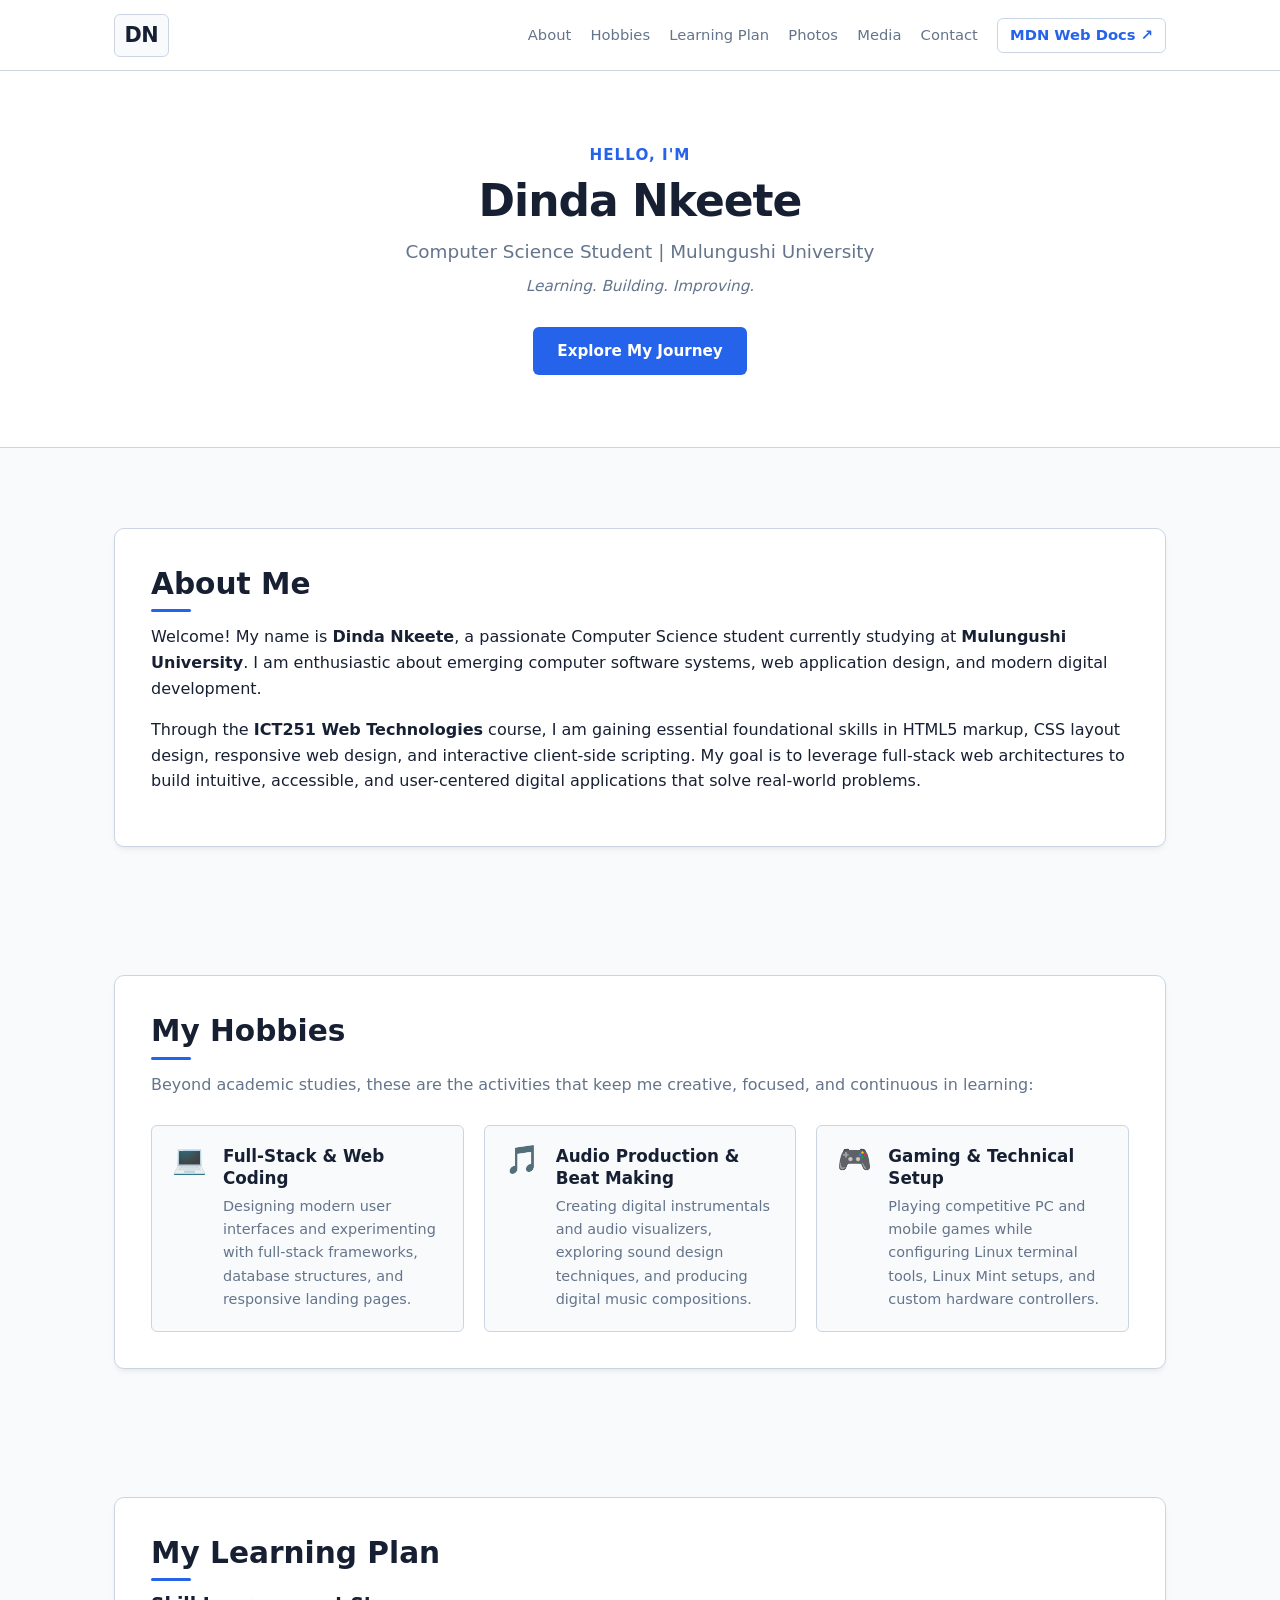
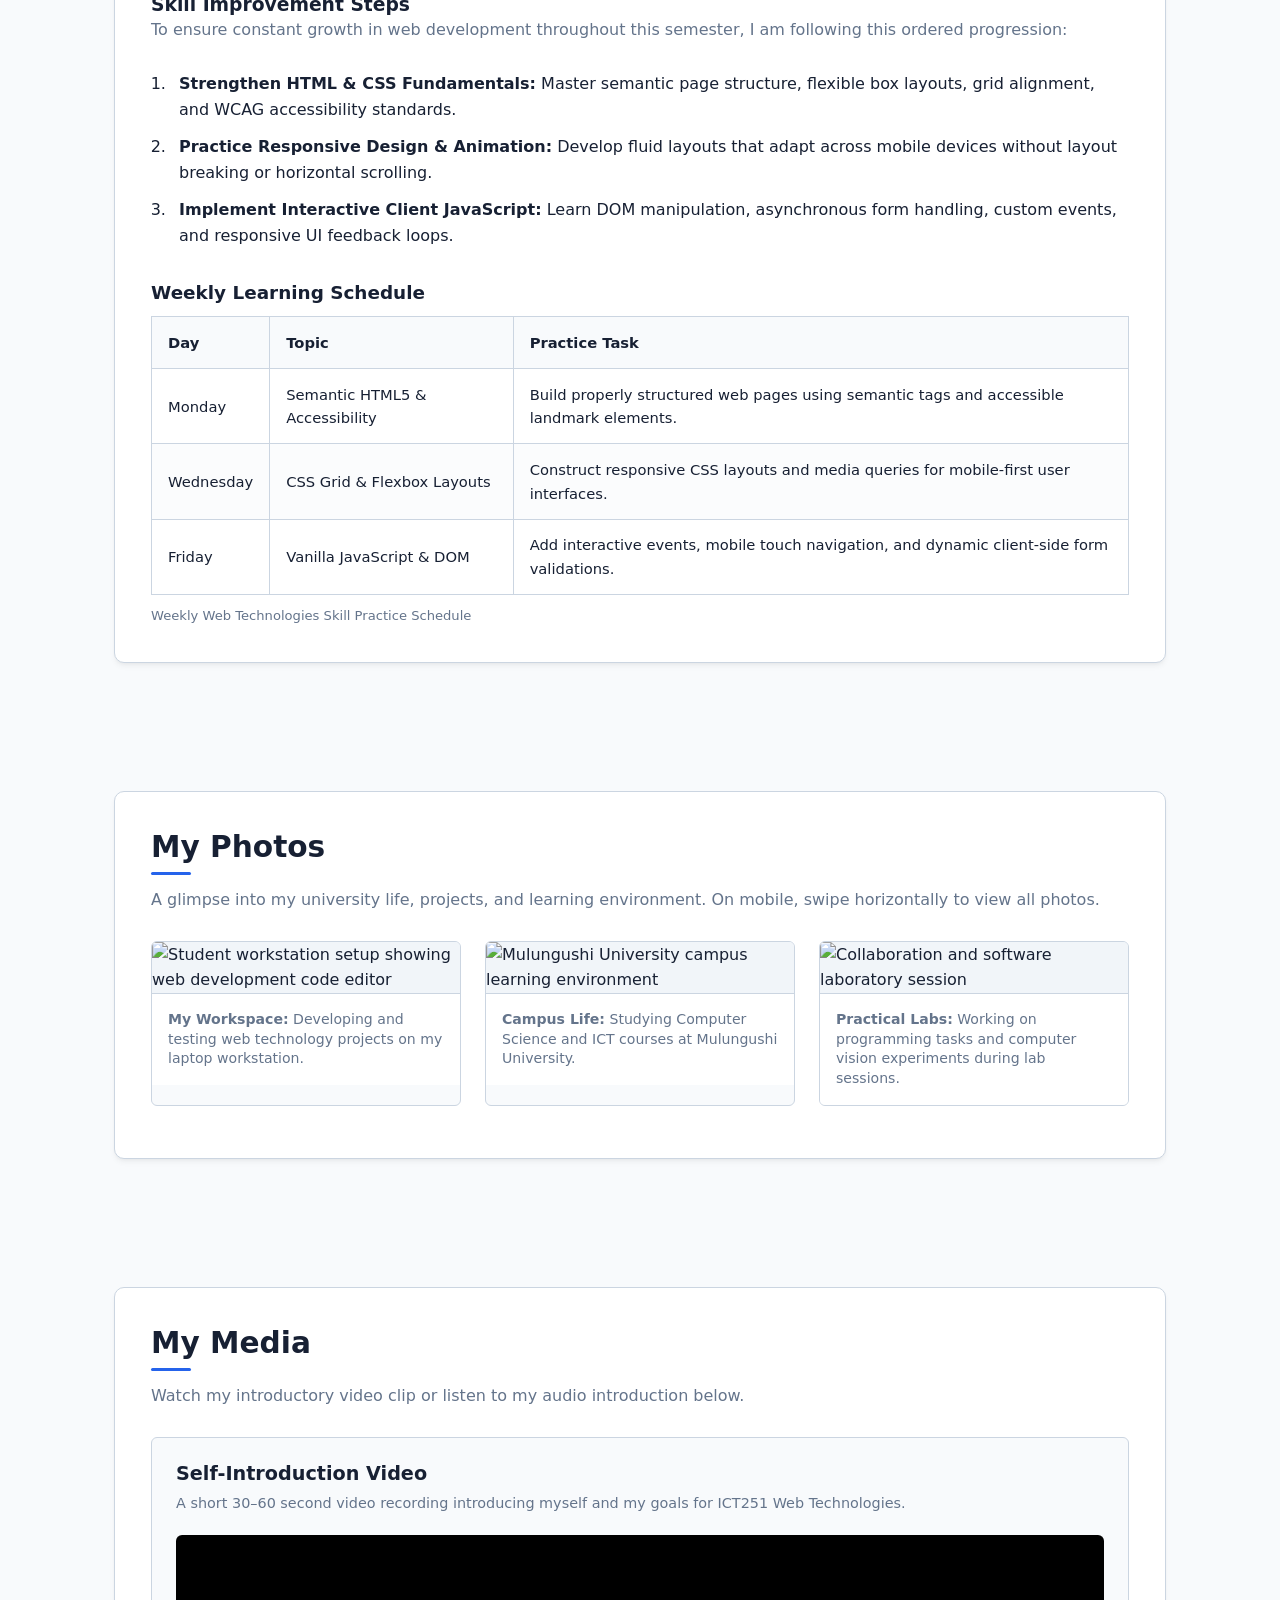
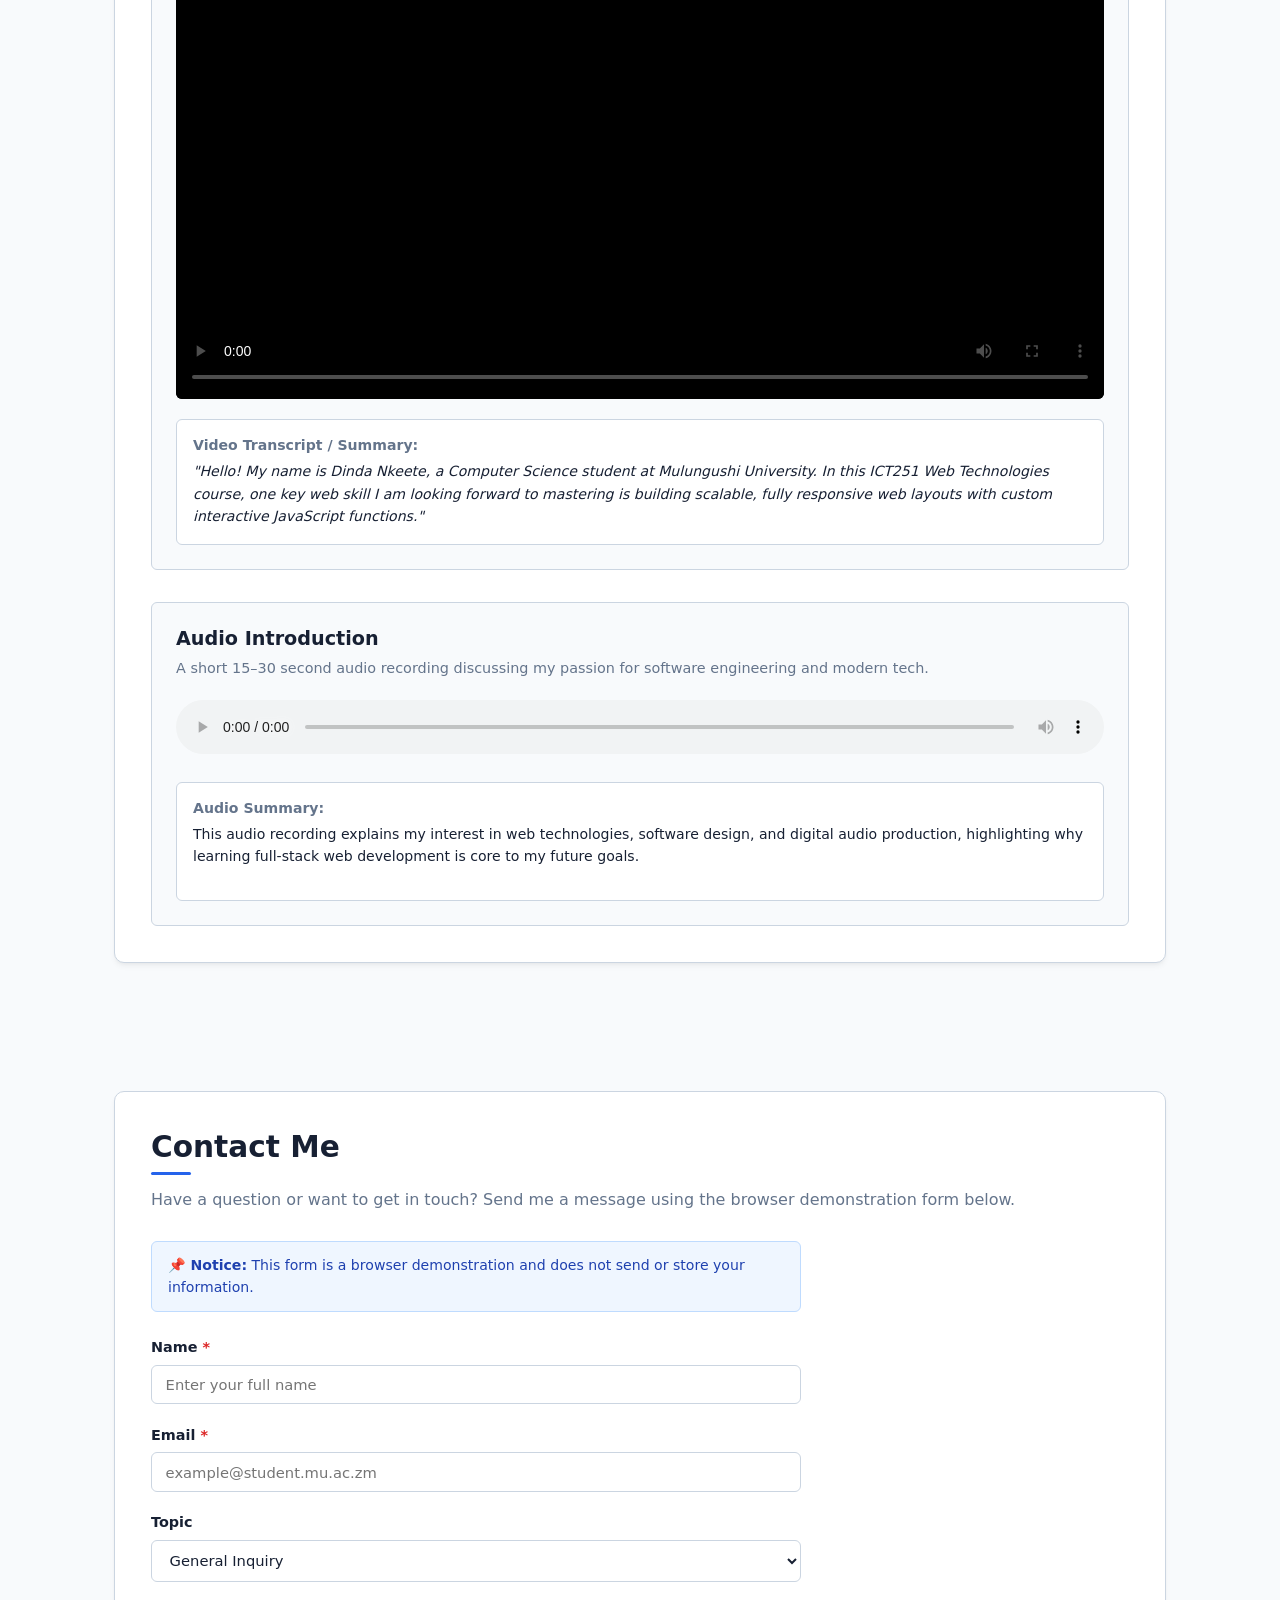
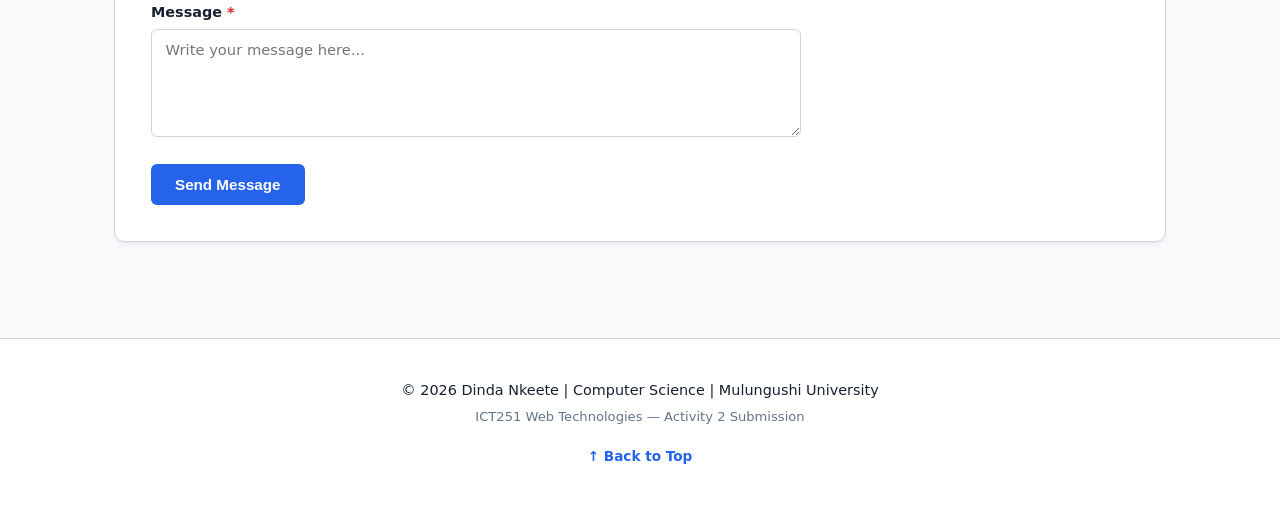
==== firstweb.html @ cd103247 "first commit" ====
<!DOCTYPE html>
<html lang="en">
<head>
    <meta charset="UTF-8">
    <meta name="viewport" content="width=device-width, initial-scale=1.0">
    <title>Dinda Nkeete | ICT251 Student Portfolio</title>
    <!-- Relative link to external CSS -->
    <link rel="stylesheet" href="css/style.css">
</head>
<body>

    <!-- Header & Navigation -->
    <header class="site-header">
        <div class="header-container">
            <a href="#hero" class="site-logo">DN</a>
            <nav class="site-nav">
                <a href="#about">About</a>
                <a href="#hobbies">Hobbies</a>
                <a href="#learning">Learning Plan</a>
                <a href="#photos">Photos</a>
                <a href="#media">Media</a>
                <a href="#contact">Contact</a>
                <a href="https://developer.mozilla.org/en-US/docs/Learn" target="_blank" rel="noopener noreferrer" class="external-link">MDN Web Docs ↗</a>
            </nav>
        </div>
    </header>

    <!-- Main Content Area -->
    <main>

        <!-- Hero / Introduction Section -->
        <section id="hero" class="hero-section">
            <div class="hero-content">
                <p class="hero-tag">Hello, I'm</p>
                <h1 class="hero-title">Dinda Nkeete</h1>
                <p class="hero-subtitle">Computer Science Student | Mulungushi University</p>
                <p class="hero-motto">Learning. Building. Improving.</p>
                <a href="#about" class="btn btn-primary">Explore My Journey</a>
            </div>
        </section>

        <!-- Section 1: About Me -->
        <section id="about" class="content-section reveal-section">
            <div class="section-container">
                <h2>About Me</h2>
                <div class="about-card">
                    <p>
                        Welcome! My name is <strong>Dinda Nkeete</strong>, a passionate Computer Science student currently studying at <strong>Mulungushi University</strong>. I am enthusiastic about emerging computer software systems, web application design, and modern digital development.
                    </p>
                    <p>
                        Through the <strong>ICT251 Web Technologies</strong> course, I am gaining essential foundational skills in HTML5 markup, CSS layout design, responsive web design, and interactive client-side scripting. My goal is to leverage full-stack web architectures to build intuitive, accessible, and user-centered digital applications that solve real-world problems.
                    </p>
                </div>
            </div>
        </section>

        <!-- Section 2: My Hobbies -->
        <section id="hobbies" class="content-section reveal-section">
            <div class="section-container">
                <h2>My Hobbies</h2>
                <p class="section-intro">Beyond academic studies, these are the activities that keep me creative, focused, and continuous in learning:</p>

                <!-- Required <ul> for Hobbies -->
                <ul class="hobbies-list">
                    <li class="hobby-card">
                        <div class="hobby-icon">💻</div>
                        <div class="hobby-info">
                            <h3>Full-Stack & Web Coding</h3>
                            <p>Designing modern user interfaces and experimenting with full-stack frameworks, database structures, and responsive landing pages.</p>
                        </div>
                    </li>
                    <li class="hobby-card">
                        <div class="hobby-icon">🎵</div>
                        <div class="hobby-info">
                            <h3>Audio Production & Beat Making</h3>
                            <p>Creating digital instrumentals and audio visualizers, exploring sound design techniques, and producing digital music compositions.</p>
                        </div>
                    </li>
                    <li class="hobby-card">
                        <div class="hobby-icon">🎮</div>
                        <div class="hobby-info">
                            <h3>Gaming & Technical Setup</h3>
                            <p>Playing competitive PC and mobile games while configuring Linux terminal tools, Linux Mint setups, and custom hardware controllers.</p>
                        </div>
                    </li>
                </ul>
            </div>
        </section>

        <!-- Section 3: My Learning Plan -->
        <section id="learning" class="content-section reveal-section">
            <div class="section-container">
                <h2>My Learning Plan</h2>

                <h3>Skill Improvement Steps</h3>
                <p class="section-intro">To ensure constant growth in web development throughout this semester, I am following this ordered progression:</p>

                <!-- Required <ol> for Learning Steps -->
                <ol class="learning-steps">
                    <li><strong>Strengthen HTML & CSS Fundamentals:</strong> Master semantic page structure, flexible box layouts, grid alignment, and WCAG accessibility standards.</li>
                    <li><strong>Practice Responsive Design & Animation:</strong> Develop fluid layouts that adapt across mobile devices without layout breaking or horizontal scrolling.</li>
                    <li><strong>Implement Interactive Client JavaScript:</strong> Learn DOM manipulation, asynchronous form handling, custom events, and responsive UI feedback loops.</li>
                </ol>

                <div class="table-wrapper">
                    <h3>Weekly Learning Schedule</h3>
                    <!-- Required Data Table -->
                    <table class="learning-table">
                        <caption>Weekly Web Technologies Skill Practice Schedule</caption>
                        <thead>
                            <tr>
                                <th scope="col">Day</th>
                                <th scope="col">Topic</th>
                                <th scope="col">Practice Task</th>
                            </tr>
                        </thead>
                        <tbody>
                            <tr>
                                <td>Monday</td>
                                <td>Semantic HTML5 & Accessibility</td>
                                <td>Build properly structured web pages using semantic tags and accessible landmark elements.</td>
                            </tr>
                            <tr>
                                <td>Wednesday</td>
                                <td>CSS Grid & Flexbox Layouts</td>
                                <td>Construct responsive CSS layouts and media queries for mobile-first user interfaces.</td>
                            </tr>
                            <tr>
                                <td>Friday</td>
                                <td>Vanilla JavaScript & DOM</td>
                                <td>Add interactive events, mobile touch navigation, and dynamic client-side form validations.</td>
                            </tr>
                        </tbody>
                    </table>
                </div>
            </div>
        </section>

       <!-- Section 4: Photo Gallery -->
        <section id="photos" class="content-section reveal-section">
            <div class="section-container">
                <h2>My Photos</h2>
                <p class="section-intro">A glimpse into my university life, projects, and learning environment. On mobile, swipe horizontally to view all photos.</p>

                <div class="gallery-wrapper">
                    <div class="gallery-container">
                        <figure class="gallery-card">
                            <div class="img-frame">
                                <img src="images/photo1.jpg" alt="Student workstation setup showing web development code editor">
                            </div>
                            <figcaption>
                                <strong>My Workspace:</strong> Developing and testing web technology projects on my laptop workstation.
                            </figcaption>
                        </figure>

                        <figure class="gallery-card">
                            <div class="img-frame">
                                <img src="images/photo2.jpg" alt="Mulungushi University campus learning environment">
                            </div>
                            <figcaption>
                                <strong>Campus Life:</strong> Studying Computer Science and ICT courses at Mulungushi University.
                            </figcaption>
                        </figure>

                        <figure class="gallery-card">
                            <div class="img-frame">
                                <img src="images/photo3.jpg" alt="Collaboration and software laboratory session">
                            </div>
                            <figcaption>
                                <strong>Practical Labs:</strong> Working on programming tasks and computer vision experiments during lab sessions.
                            </figcaption>
                        </figure>
                    </div>
                </div>
            </div>
        </section>

        <!-- Section 5: My Media -->
        <section id="media" class="content-section reveal-section">
            <div class="section-container">
                <h2>My Media</h2>
                <p class="section-intro">Watch my introductory video clip or listen to my audio introduction below.</p>

                <div class="media-container-full">
                    <!-- Video Section -->
                    <article class="media-card">
                        <h3>Self-Introduction Video</h3>
                        <p class="media-desc">A short 30–60 second video recording introducing myself and my goals for ICT251 Web Technologies.</p>
                        
                        <div class="video-container">
                            <video controls poster="images/photo1.jpg">
                                <source src="videos/intro.mp4" type="video/mp4">
                                Your browser does not support playing embedded video files. Please check back using a modern web browser.
                            </video>
                        </div>

                        <div class="media-transcript">
                            <h4>Video Transcript / Summary:</h4>
                            <blockquote>
                                "Hello! My name is Dinda Nkeete, a Computer Science student at Mulungushi University. In this ICT251 Web Technologies course, one key web skill I am looking forward to mastering is building scalable, fully responsive web layouts with custom interactive JavaScript functions."
                            </blockquote>
                        </div>
                    </article>

                    <!-- Audio Section -->
                    <article class="media-card">
                        <h3>Audio Introduction</h3>
                        <p class="media-desc">A short 15–30 second audio recording discussing my passion for software engineering and modern tech.</p>

                        <div class="audio-container">
                            <audio controls>
                                <source src="videos/voice.mp3" type="audio/mpeg">
                                Your browser does not support the audio element player.
                            </audio>
                        </div>

                        <div class="media-transcript">
                            <h4>Audio Summary:</h4>
                            <p>This audio recording explains my interest in web technologies, software design, and digital audio production, highlighting why learning full-stack web development is core to my future goals.</p>
                        </div>
                    </article>
                </div>
            </div>
        </section>


        <!-- Section 6: Contact Form -->
        <section id="contact" class="content-section reveal-section">
            <div class="section-container">
                <h2>Contact Me</h2>
                <p class="section-intro">Have a question or want to get in touch? Send me a message using the browser demonstration form below.</p>

                <div class="contact-wrapper">
                    <p class="form-notice" role="status">
                        📌 <strong>Notice:</strong> This form is a browser demonstration and does not send or store your information.
                    </p>

                    <!-- Browser-Only Form (Action #) -->
                    <form action="#" method="get" class="contact-form">
                        <div class="form-group">
                            <label for="name">Name <span class="required-asterisk">*</span></label>
                            <input type="text" id="name" name="name" placeholder="Enter your full name" required>
                        </div>

                        <div class="form-group">
                            <label for="email">Email <span class="required-asterisk">*</span></label>
                            <input type="email" id="email" name="email" placeholder="example@student.mu.ac.zm" required>
                        </div>

                        <div class="form-group">
                            <label for="topic">Topic</label>
                            <select id="topic" name="topic">
                                <option value="general">General Inquiry</option>
                                <option value="collaboration">Web Project Collaboration</option>
                                <option value="academic">Academic & ICT251 Discussion</option>
                                <option value="other">Other</option>
                            </select>
                        </div>

                        <div class="form-group">
                            <label for="message">Message <span class="required-asterisk">*</span></label>
                            <textarea id="message" name="message" rows="5" placeholder="Write your message here..." required></textarea>
                        </div>

                        <button type="submit" class="btn btn-submit">Send Message</button>
                    </form>
                </div>
            </div>
        </section>

    </main>

    <!-- Site Footer -->
    <footer class="site-footer">
        <div class="footer-container">
            <p>&copy; 2026 Dinda Nkeete | Computer Science | Mulungushi University</p>
            <p class="footer-subtext">ICT251 Web Technologies — Activity 2 Submission</p>
            <a href="#hero" class="back-to-top">↑ Back to Top</a>
        </div>
    </footer>

    <!-- Minimal Vanilla JS for Scroll Animations -->
    <script>
        document.addEventListener('DOMContentLoaded', () => {
            // Scroll Reveal Animation via Intersection Observer
            const revealSections = document.querySelectorAll('.reveal-section');

            if ('IntersectionObserver' in window) {
                const observerOptions = {
                    root: null,
                    threshold: 0.1,
                    rootMargin: '0px 0px -50px 0px'
                };

                const sectionObserver = new IntersectionObserver((entries, observer) => {
                    entries.forEach(entry => {
                        if (entry.isIntersecting) {
                            entry.target.classList.add('visible');
                            observer.unobserve(entry.target);
                        }
                    });
                }, observerOptions);

                revealSections.forEach(section => {
                    sectionObserver.observe(section);
                });
            } else {
                // Fallback for older browsers
                revealSections.forEach(section => section.classList.add('visible'));
            }
        });
    </script>
</body>
</html>
---- css/style.css ----
/* ==========================================================================
   ICT251 WEB TECHNOLOGIES - ACTIVITY 2 STYLESHEET
   Author: Dinda Nkeete
   Description: Clean, accessible, modern, responsive CSS styles
   ========================================================================== */

/* --------------------------------------------------------------------------
   1. COLOR PALETTE & VARIABLES (CSS Variables)
   -------------------------------------------------------------------------- */
:root {
    --bg-color: #f8fafc;
    --surface-color: #ffffff;
    --text-color: #172033;
    --muted-color: #64748b;
    --accent-color: #2563eb;
    --accent-hover: #1d4ed8;
    --border-color: #cbd5e1;
    --card-shadow: 0 4px 6px -1px rgba(0, 0, 0, 0.05), 0 2px 4px -2px rgba(0, 0, 0, 0.05);
    --hover-shadow: 0 10px 15px -3px rgba(0, 0, 0, 0.08), 0 4px 6px -4px rgba(0, 0, 0, 0.05);
    --font-stack: Inter, system-ui, -apple-system, BlinkMacSystemFont, "Segoe UI", Roboto, sans-serif;
    --radius-sm: 6px;
    --radius-md: 10px;
    --transition-speed: 0.25s;
}

/* --------------------------------------------------------------------------
   2. BASE & RESET (Element Selectors)
   -------------------------------------------------------------------------- */
* {
    margin: 0;
    padding: 0;
    box-sizing: border-box;
}

html {
    scroll-behavior: smooth;
    font-size: 100%;
}

body {
    background-color: var(--bg-color);
    color: var(--text-color);
    font-family: var(--font-stack);
    line-height: 1.6;
    -webkit-font-smoothing: antialiased;
}

h1, h2, h3, h4 {
    color: var(--text-color);
    line-height: 1.3;
    font-weight: 700;
}

h2 {
    font-size: 1.85rem;
    margin-bottom: 0.75rem;
    position: relative;
    display: inline-block;
}

h2::after {
    content: '';
    display: block;
    width: 40px;
    height: 3px;
    background-color: var(--accent-color);
    margin-top: 6px;
    border-radius: 2px;
}

p {
    margin-bottom: 1rem;
    color: var(--text-color);
}

a {
    color: var(--accent-color);
    text-decoration: none;
    transition: color var(--transition-speed) ease;
}

a:hover {
    color: var(--accent-hover);
}

a:focus-visible, button:focus-visible, input:focus-visible, select:focus-visible, textarea:focus-visible {
    outline: 2px solid var(--accent-color);
    outline-offset: 2px;
}

/* Responsive Images & Videos Requirement */
img, video {
    max-width: 100%;
    height: auto;
    display: block;
}

/* --------------------------------------------------------------------------
   3. HEADER & NAVIGATION
   -------------------------------------------------------------------------- */
.site-header {
    position: sticky;
    top: 0;
    z-index: 100;
    background-color: rgba(255, 255, 255, 0.95);
    backdrop-filter: blur(8px);
    border-bottom: 1px solid var(--border-color);
}

.header-container {
    max-width: 1100px;
    margin: 0 auto;
    padding: 0.85rem 1.5rem;
    display: flex;
    justify-content: space-between;
    align-items: center;
}

.site-logo {
    font-weight: 800;
    font-size: 1.3rem;
    color: var(--text-color);
    letter-spacing: -0.5px;
    background-color: var(--bg-color);
    padding: 0.25rem 0.6rem;
    border-radius: var(--radius-sm);
    border: 1px solid var(--border-color);
}

.site-nav {
    display: flex;
    gap: 1.2rem;
    align-items: center;
    flex-wrap: wrap;
}

.site-nav a {
    color: var(--muted-color);
    font-size: 0.92rem;
    font-weight: 500;
    padding: 0.2rem 0;
}

.site-nav a:hover {
    color: var(--accent-color);
}

.site-nav .external-link {
    color: var(--accent-color);
    font-weight: 600;
    border: 1px solid var(--border-color);
    padding: 0.3rem 0.75rem;
    border-radius: var(--radius-sm);
    background-color: var(--surface-color);
}

.site-nav .external-link:hover {
    background-color: var(--accent-color);
    color: #ffffff;
}

/* --------------------------------------------------------------------------
   4. HERO SECTION
   -------------------------------------------------------------------------- */
.hero-section {
    padding: 4.5rem 1.5rem;
    text-align: center;
    background-color: var(--surface-color);
    border-bottom: 1px solid var(--border-color);
}

.hero-content {
    max-width: 700px;
    margin: 0 auto;
}

.hero-tag {
    font-size: 0.95rem;
    font-weight: 600;
    text-transform: uppercase;
    letter-spacing: 1px;
    color: var(--accent-color);
    margin-bottom: 0.25rem;
}

.hero-title {
    font-size: 2.75rem;
    letter-spacing: -1px;
    margin-bottom: 0.5rem;
}

.hero-subtitle {
    font-size: 1.15rem;
    color: var(--muted-color);
    margin-bottom: 0.5rem;
}

.hero-motto {
    font-size: 0.95rem;
    font-style: italic;
    color: var(--muted-color);
    margin-bottom: 1.75rem;
}

.btn {
    display: inline-block;
    padding: 0.75rem 1.5rem;
    font-size: 0.95rem;
    font-weight: 600;
    border-radius: var(--radius-sm);
    cursor: pointer;
    border: none;
    transition: all var(--transition-speed) ease;
}

.btn-primary {
    background-color: var(--accent-color);
    color: #ffffff;
}

.btn-primary:hover {
    background-color: var(--accent-hover);
    color: #ffffff;
    transform: translateY(-2px);
}

/* --------------------------------------------------------------------------
   5. GENERAL CONTENT SECTIONS (Class & Box Model Demonstration)
   -------------------------------------------------------------------------- */
.content-section {
    /* Deliberate Box Model Demonstration required by prompt */
    margin: 2rem auto;
    padding: 3rem 1.5rem;
    max-width: 1100px;
}

.section-container {
    background-color: var(--surface-color);
    border: 1px solid var(--border-color); /* Visible Border Box Model */
    border-radius: var(--radius-md);
    padding: 2.25rem;
    box-shadow: var(--card-shadow);
}

.section-intro {
    color: var(--muted-color);
    margin-bottom: 1.75rem;
}

/* --------------------------------------------------------------------------
   6. HOBBIES SECTION (ID Selector & List)
   -------------------------------------------------------------------------- */
#hobbies {
    /* Unique ID Selector demonstration */
    background-color: transparent;
}

.hobbies-list {
    list-style: none;
    display: grid;
    grid-template-columns: repeat(auto-fit, minmax(280px, 1fr));
    gap: 1.25rem;
}

.hobby-card {
    background-color: var(--bg-color);
    border: 1px solid var(--border-color);
    border-radius: var(--radius-sm);
    padding: 1.25rem;
    display: flex;
    gap: 1rem;
    align-items: flex-start;
    transition: transform var(--transition-speed) ease, box-shadow var(--transition-speed) ease;
}

.hobby-card:hover {
    transform: translateY(-3px);
    box-shadow: var(--hover-shadow);
    border-color: var(--accent-color);
}

.hobby-icon {
    font-size: 1.75rem;
    line-height: 1;
}

.hobby-info h3 {
    font-size: 1.05rem;
    margin-bottom: 0.35rem;
}

.hobby-info p {
    font-size: 0.9rem;
    color: var(--muted-color);
    margin-bottom: 0;
}

/* --------------------------------------------------------------------------
   7. LEARNING PLAN & TABLE
   -------------------------------------------------------------------------- */
.learning-steps {
    margin-left: 1.25rem;
    margin-bottom: 2rem;
}

.learning-steps li {
    margin-bottom: 0.75rem;
    padding-left: 0.5rem;
}

.table-wrapper {
    margin-top: 2rem;
    overflow-x: auto;
}

.table-wrapper h3 {
    margin-bottom: 0.75rem;
    font-size: 1.15rem;
}

.learning-table {
    width: 100%;
    border-collapse: collapse;
    margin-top: 0.5rem;
    font-size: 0.92rem;
    text-align: left;
}

.learning-table caption {
    caption-side: bottom;
    padding-top: 0.6rem;
    font-size: 0.82rem;
    color: var(--muted-color);
    text-align: left;
}

.learning-table th, 
.learning-table td {
    padding: 0.85rem 1rem;
    border: 1px solid var(--border-color);
}

.learning-table th {
    background-color: var(--bg-color);
    font-weight: 600;
    color: var(--text-color);
}

.learning-table tbody tr:nth-child(even) {
    background-color: rgba(248, 250, 252, 0.6);
}

/* --------------------------------------------------------------------------
   8. PHOTO GALLERY (Full Uncropped Image View)
   -------------------------------------------------------------------------- */
.gallery-wrapper {
    width: 100%;
}

.gallery-container {
    display: flex;
    gap: 1.5rem;
    overflow-x: auto;
    scroll-snap-type: x mandatory;
    scroll-behavior: smooth;
    padding-bottom: 1rem;
    -webkit-overflow-scrolling: touch;
}

.gallery-card {
    flex: 1 1 calc(33.333% - 1rem);
    min-width: 260px;
    scroll-snap-align: center;
    background-color: var(--bg-color);
    border: 1px solid var(--border-color);
    border-radius: var(--radius-sm);
    overflow: hidden;
    display: flex;
    flex-direction: column;
}

.img-frame {
    width: 100%;
    background-color: #f1f5f9;
    display: flex;
    align-items: center;
    justify-content: center;
}

.img-frame img {
    width: 100%;
    height: auto; /* Displays full image without cropping */
    max-height: 450px; /* Prevents excessively tall portrait images */
    object-fit: contain; /* Preserves exact original photo aspect ratio */
    display: block;
    transition: transform var(--transition-speed) ease;
}

.gallery-card:hover .img-frame img {
    transform: scale(1.02);
}

figcaption {
    padding: 1rem;
    font-size: 0.88rem;
    color: var(--muted-color);
    line-height: 1.4;
    border-top: 1px solid var(--border-color);
    background-color: var(--surface-color);
}

/* --------------------------------------------------------------------------
   9. MEDIA SECTION (Full Width Display)
   -------------------------------------------------------------------------- */
.media-container-full {
    display: flex;
    flex-direction: column;
    gap: 2rem;
    width: 100%;
}

.media-card {
    background-color: var(--bg-color);
    border: 1px solid var(--border-color);
    border-radius: var(--radius-sm);
    padding: 1.5rem;
    width: 100%;
}

.media-card h3 {
    font-size: 1.2rem;
    margin-bottom: 0.35rem;
}

.media-desc {
    font-size: 0.9rem;
    color: var(--muted-color);
    margin-bottom: 1.25rem;
}

.video-container {
    width: 100%;
    border-radius: var(--radius-sm);
    overflow: hidden;
    background-color: #000;
    margin-bottom: 1.25rem;
}

.video-container video {
    width: 100%;
    max-height: 520px; /* Full video player view */
    display: block;
    object-fit: contain;
}

.audio-container {
    width: 100%;
    margin-bottom: 1.25rem;
}

.audio-container audio {
    width: 100%;
}

.media-transcript {
    background-color: var(--surface-color);
    border: 1px solid var(--border-color);
    padding: 1rem;
    border-radius: var(--radius-sm);
    font-size: 0.88rem;
}

.media-transcript h4 {
    font-size: 0.88rem;
    margin-bottom: 0.35rem;
    color: var(--muted-color);
}

.media-transcript blockquote {
    font-style: italic;
    color: var(--text-color);
}

/* Responsive adjustments */
@media (max-width: 768px) {
    .gallery-card {
        flex: 0 0 85%;
    }
}

/* --------------------------------------------------------------------------
   10. CONTACT FORM
   -------------------------------------------------------------------------- */
.contact-wrapper {
    max-width: 650px;
}

.form-notice {
    background-color: #eff6ff;
    border: 1px solid #bfdbfe;
    color: #1e40af;
    padding: 0.75rem 1rem;
    border-radius: var(--radius-sm);
    font-size: 0.88rem;
    margin-bottom: 1.5rem;
}

.contact-form {
    display: flex;
    flex-direction: column;
    gap: 1.2rem;
}

.form-group {
    display: flex;
    flex-direction: column;
    gap: 0.35rem;
}

.form-group label {
    font-size: 0.9rem;
    font-weight: 600;
}

.required-asterisk {
    color: #dc2626;
}

.form-group input, 
.form-group select, 
.form-group textarea {
    width: 100%;
    padding: 0.65rem 0.85rem;
    border: 1px solid var(--border-color);
    border-radius: var(--radius-sm);
    font-family: var(--font-stack);
    font-size: 0.92rem;
    background-color: var(--surface-color);
    color: var(--text-color);
    transition: border-color var(--transition-speed) ease;
}

.form-group input:hover, 
.form-group select:hover, 
.form-group textarea:hover {
    border-color: #94a3b8;
}

.form-group input:focus, 
.form-group select:focus, 
.form-group textarea:focus {
    border-color: var(--accent-color);
}

.btn-submit {
    background-color: var(--accent-color);
    color: #ffffff;
    align-self: flex-start;
    margin-top: 0.5rem;
}

.btn-submit:hover {
    background-color: var(--accent-hover);
}

/* --------------------------------------------------------------------------
   11. FOOTER
   -------------------------------------------------------------------------- */
.site-footer {
    background-color: var(--surface-color);
    border-top: 1px solid var(--border-color);
    padding: 2.5rem 1.5rem;
    text-align: center;
    margin-top: 3rem;
}

.footer-container {
    max-width: 1100px;
    margin: 0 auto;
}

.site-footer p {
    margin-bottom: 0.25rem;
    font-size: 0.9rem;
}

.footer-subtext {
    color: var(--muted-color);
    font-size: 0.82rem !important;
    margin-bottom: 1rem !important;
}

.back-to-top {
    font-size: 0.85rem;
    font-weight: 600;
}

/* --------------------------------------------------------------------------
   12. ANIMATIONS & REVEALS
   -------------------------------------------------------------------------- */
.reveal-section {
    opacity: 0;
    transform: translateY(20px);
    transition: opacity 0.6s cubic-bezier(0.16, 1, 0.3, 1), transform 0.6s cubic-bezier(0.16, 1, 0.3, 1);
}

.reveal-section.visible {
    opacity: 1;
    transform: translateY(0);
}

/* Reduced Motion Preference */
@media (prefers-reduced-motion: reduce) {
    html {
        scroll-behavior: auto;
    }
    
    .reveal-section {
        opacity: 1;
        transform: none;
        transition: none;
    }

    .hobby-card, .btn, .img-frame img {
        transition: none;
    }
}

/* --------------------------------------------------------------------------
   13. RESPONSIVE DESIGN (Media Queries)
   -------------------------------------------------------------------------- */
@media (max-width: 768px) {
    .header-container {
        flex-direction: column;
        gap: 0.8rem;
    }

    .site-nav {
        justify-content: center;
        gap: 0.8rem;
    }

    .hero-title {
        font-size: 2.1rem;
    }

    .content-section {
        padding: 1.5rem 1rem;
        margin: 1rem auto;
    }

    .section-container {
        padding: 1.25rem;
    }

    /* Horizontal Swiping configuration on Mobile */
    .gallery-card {
        flex: 0 0 85%;
    }
}
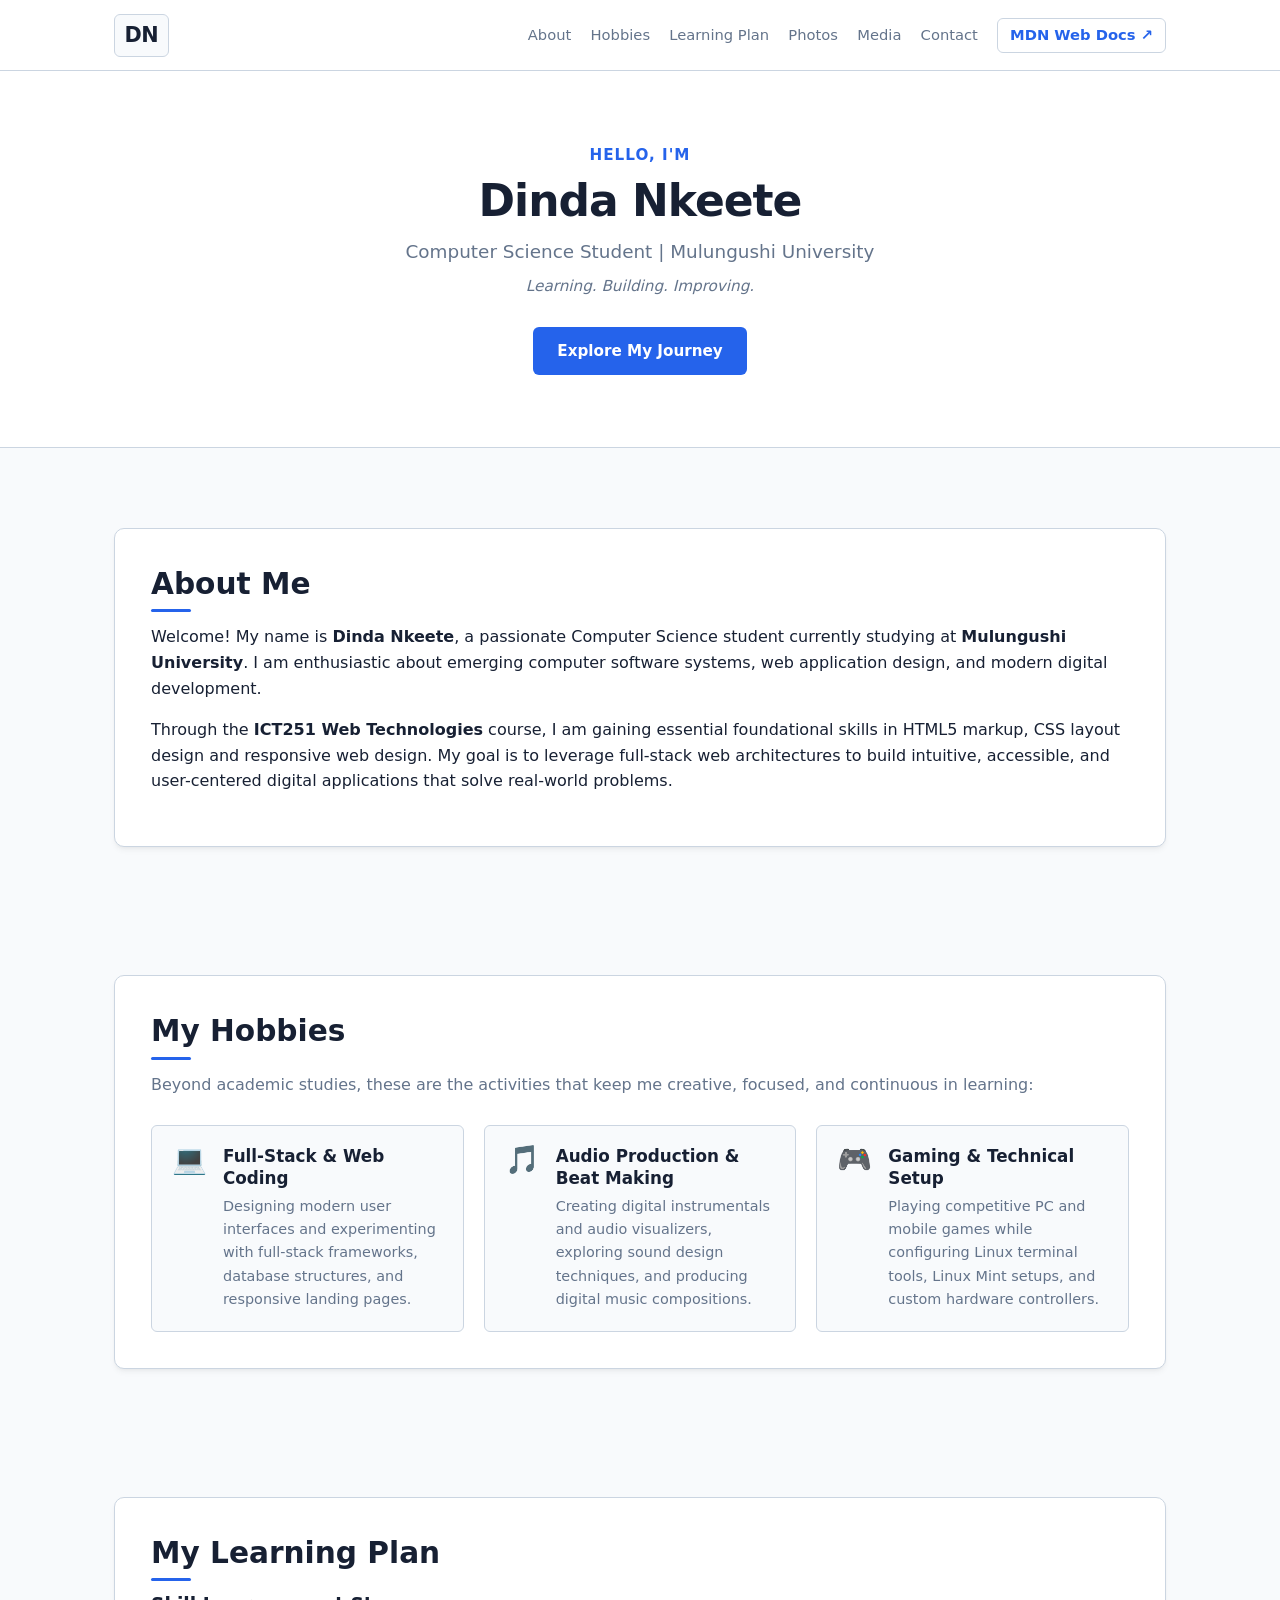
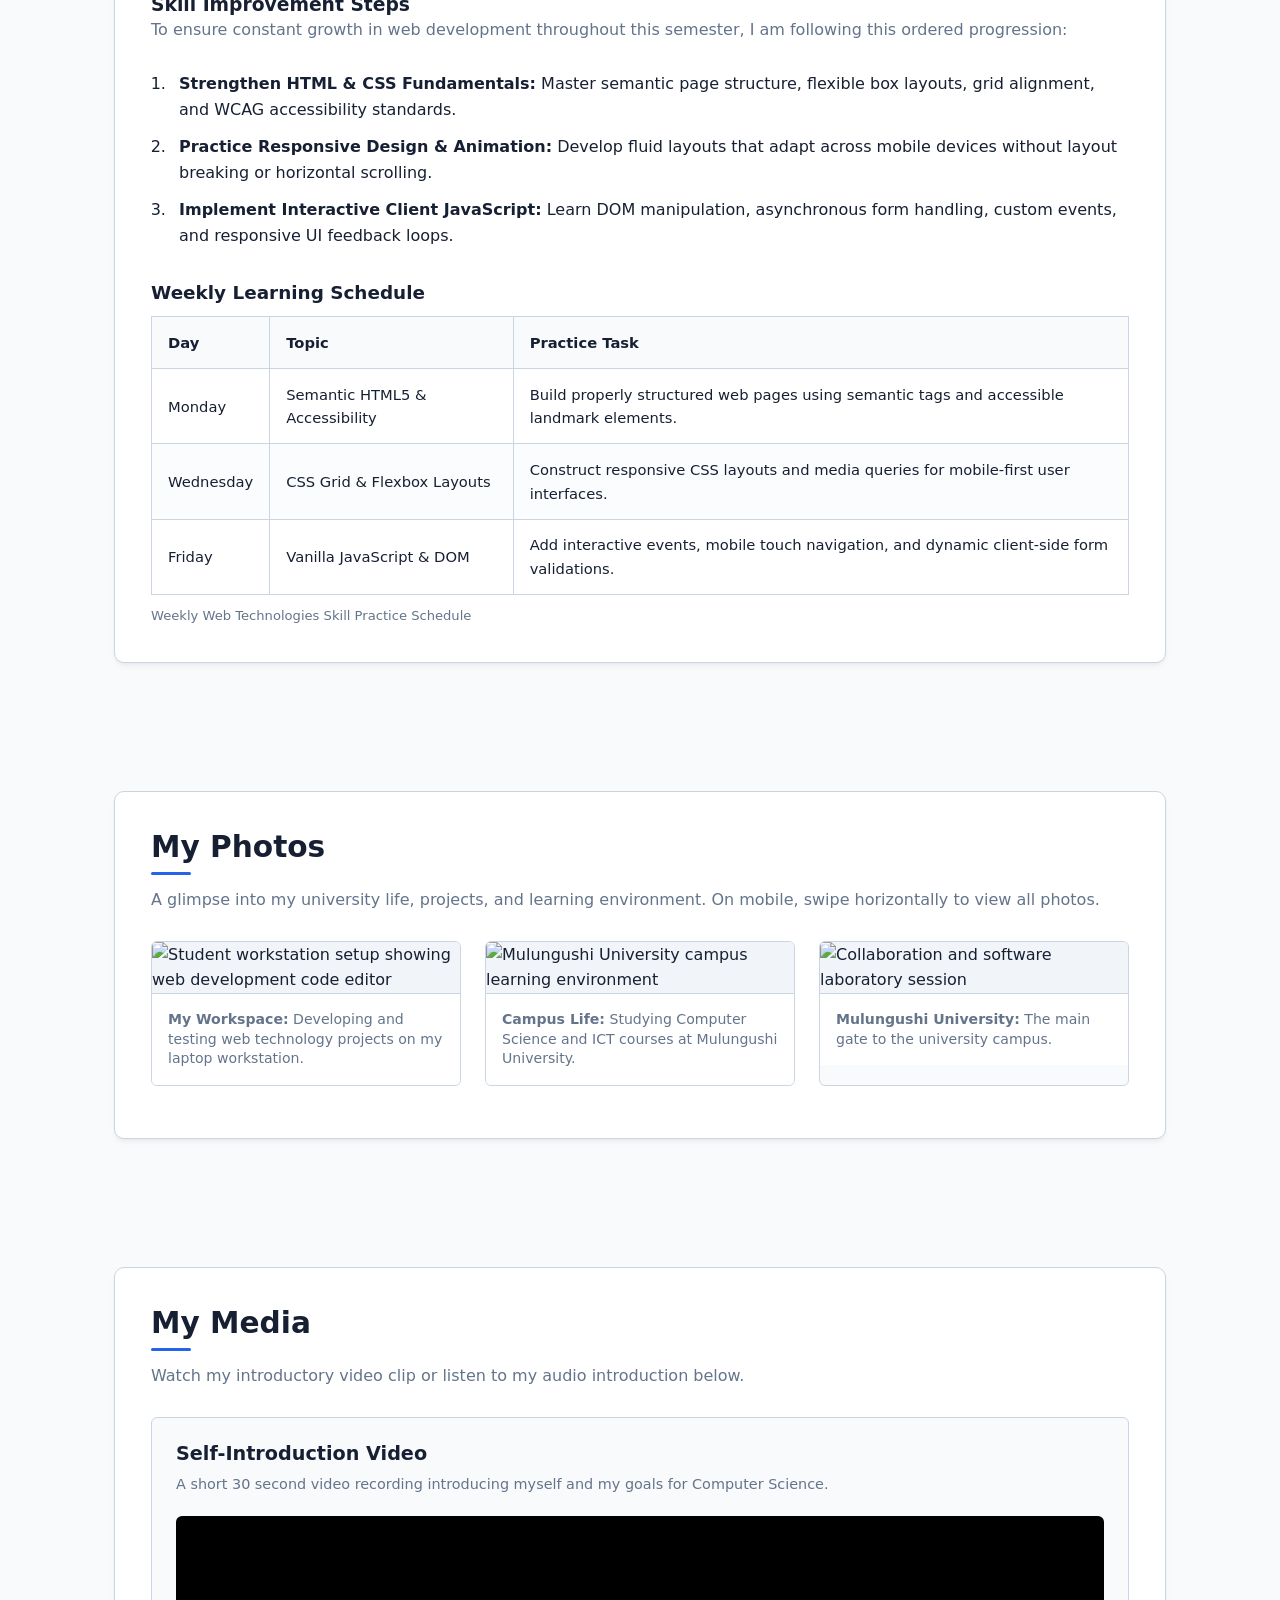
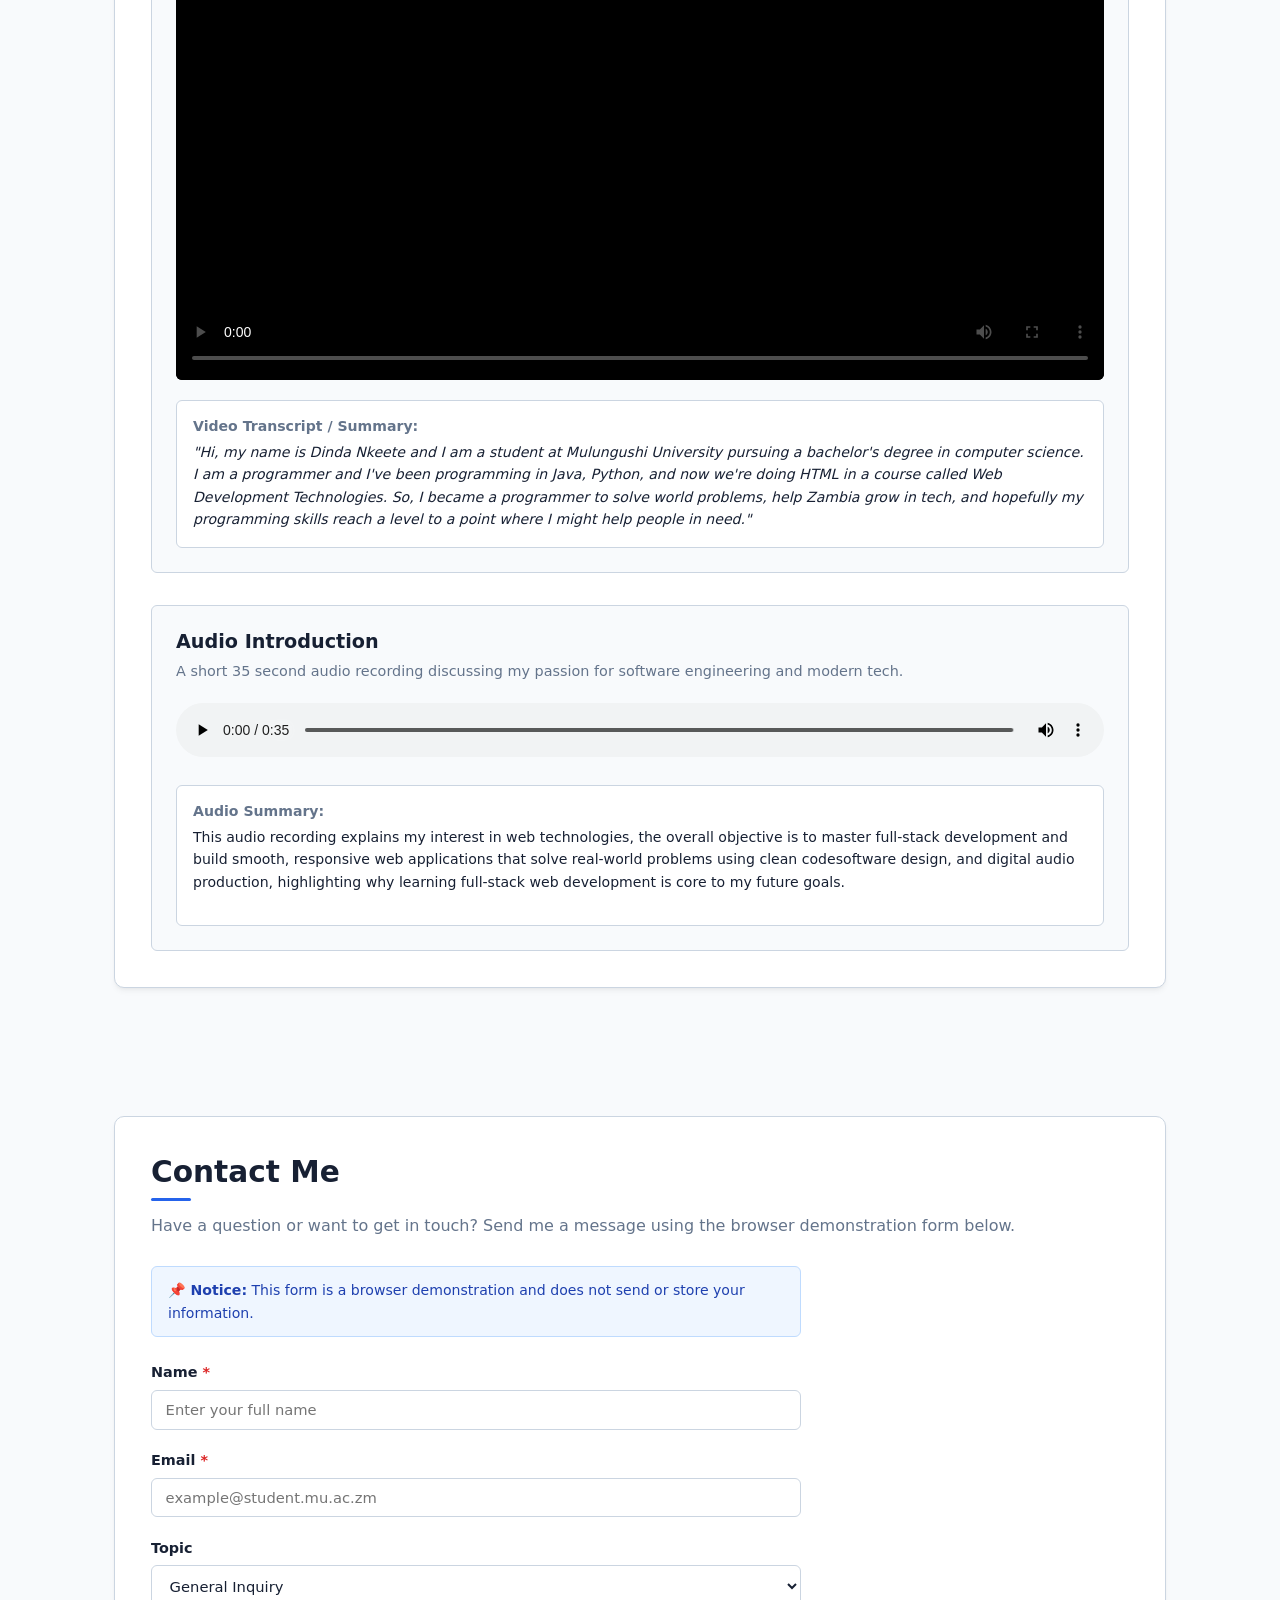
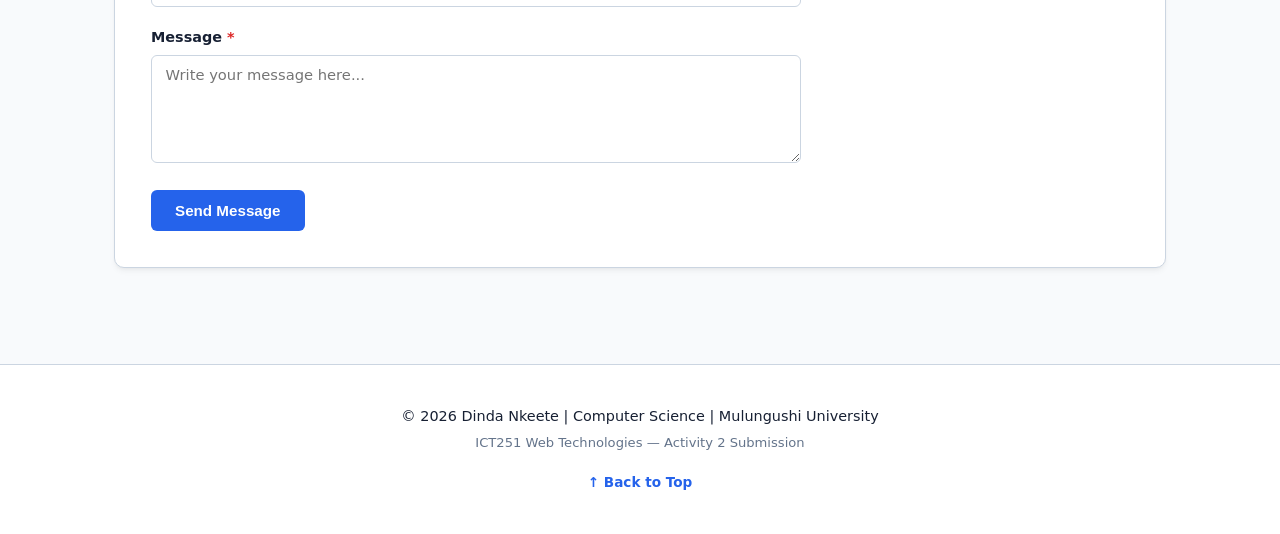
==== commit 38ecc7a7: "New changes" ====
--- a/firstweb.html
+++ b/firstweb.html
@@ -48,7 +48,7 @@
                         Welcome! My name is <strong>Dinda Nkeete</strong>, a passionate Computer Science student currently studying at <strong>Mulungushi University</strong>. I am enthusiastic about emerging computer software systems, web application design, and modern digital development.
                     </p>
                     <p>
-                        Through the <strong>ICT251 Web Technologies</strong> course, I am gaining essential foundational skills in HTML5 markup, CSS layout design, responsive web design, and interactive client-side scripting. My goal is to leverage full-stack web architectures to build intuitive, accessible, and user-centered digital applications that solve real-world problems.
+                        Through the <strong>ICT251 Web Technologies</strong> course, I am gaining essential foundational skills in HTML5 markup, CSS layout design and responsive web design. My goal is to leverage full-stack web architectures to build intuitive, accessible, and user-centered digital applications that solve real-world problems.
                     </p>
                 </div>
             </div>
@@ -104,7 +104,7 @@
 
                 <div class="table-wrapper">
                     <h3>Weekly Learning Schedule</h3>
-                    <!-- Required Data Table -->
+                    <!-- Required Data Table with Horizontal Scroll Protection Wrapper -->
                     <table class="learning-table">
                         <caption>Weekly Web Technologies Skill Practice Schedule</caption>
                         <thead>
@@ -136,7 +136,7 @@
             </div>
         </section>
 
-       <!-- Section 4: Photo Gallery -->
+        <!-- Section 4: Photo Gallery -->
         <section id="photos" class="content-section reveal-section">
             <div class="section-container">
                 <h2>My Photos</h2>
@@ -167,7 +167,7 @@
                                 <img src="images/photo3.jpg" alt="Collaboration and software laboratory session">
                             </div>
                             <figcaption>
-                                <strong>Practical Labs:</strong> Working on programming tasks and computer vision experiments during lab sessions.
+                                <strong>Mulungushi University:</strong> The main gate to the university campus.
                             </figcaption>
                         </figure>
                     </div>
@@ -185,7 +185,7 @@
                     <!-- Video Section -->
                     <article class="media-card">
                         <h3>Self-Introduction Video</h3>
-                        <p class="media-desc">A short 30–60 second video recording introducing myself and my goals for ICT251 Web Technologies.</p>
+                        <p class="media-desc">A short 30 second video recording introducing myself and my goals for Computer Science.</p>
                         
                         <div class="video-container">
                             <video controls poster="images/photo1.jpg">
@@ -197,7 +197,7 @@
                         <div class="media-transcript">
                             <h4>Video Transcript / Summary:</h4>
                             <blockquote>
-                                "Hello! My name is Dinda Nkeete, a Computer Science student at Mulungushi University. In this ICT251 Web Technologies course, one key web skill I am looking forward to mastering is building scalable, fully responsive web layouts with custom interactive JavaScript functions."
+                                "Hi, my name is Dinda Nkeete and I am a student at Mulungushi University pursuing a bachelor's degree in computer science. I am a programmer and I've been programming in Java, Python, and now we're doing HTML in a course called Web Development Technologies. So, I became a programmer to solve world problems, help Zambia grow in tech, and hopefully my programming skills reach a level to a point where I might help people in need."
                             </blockquote>
                         </div>
                     </article>
@@ -205,24 +205,23 @@
                     <!-- Audio Section -->
                     <article class="media-card">
                         <h3>Audio Introduction</h3>
-                        <p class="media-desc">A short 15–30 second audio recording discussing my passion for software engineering and modern tech.</p>
+                        <p class="media-desc">A short 35 second audio recording discussing my passion for software engineering and modern tech.</p>
 
                         <div class="audio-container">
                             <audio controls>
-                                <source src="videos/voice.mp3" type="audio/mpeg">
+                                <source src="videos/assignment.mp3" type="audio/mpeg">
                                 Your browser does not support the audio element player.
                             </audio>
                         </div>
 
                         <div class="media-transcript">
                             <h4>Audio Summary:</h4>
-                            <p>This audio recording explains my interest in web technologies, software design, and digital audio production, highlighting why learning full-stack web development is core to my future goals.</p>
+                            <p>This audio recording explains my interest in web technologies, the overall objective is to master full-stack development and build smooth, responsive web applications that solve real-world problems using clean codesoftware design, and digital audio production, highlighting why learning full-stack web development is core to my future goals.</p>
                         </div>
                     </article>
                 </div>
             </div>
         </section>
-
 
         <!-- Section 6: Contact Form -->
         <section id="contact" class="content-section reveal-section">
--- a/css/style.css
+++ b/css/style.css
@@ -7,6 +7,18 @@
 /* --------------------------------------------------------------------------
    1. COLOR PALETTE & VARIABLES (CSS Variables)
    -------------------------------------------------------------------------- */
+
+/* Prevent horizontal page scrolling */
+html, body {
+    width: 100%;
+    max-width: 100%;
+    overflow-x: hidden;
+}
+
+/* Ensure all elements calculate border/padding inside width */
+*, *::before, *::after {
+    box-sizing: border-box;
+}    
 :root {
     --bg-color: #f8fafc;
     --surface-color: #ffffff;
@@ -627,34 +639,99 @@
 }
 
 /* --------------------------------------------------------------------------
-   13. RESPONSIVE DESIGN (Media Queries)
+   13. RESPONSIVE DESIGN & MOBILE OVERFLOW FIXES
    -------------------------------------------------------------------------- */
 @media (max-width: 768px) {
+    /* Header & Navigation Fixes */
     .header-container {
         flex-direction: column;
-        gap: 0.8rem;
+        padding: 0.75rem 1rem;
+        gap: 0.75rem;
     }
 
     .site-nav {
         justify-content: center;
-        gap: 0.8rem;
-    }
-
+        gap: 0.6rem;
+        width: 100%;
+    }
+
+    .site-nav a {
+        font-size: 0.85rem;
+    }
+
+    /* Hero Typography Fixes */
     .hero-title {
-        font-size: 2.1rem;
-    }
-
+        font-size: 2rem;
+        word-break: break-word;
+    }
+
+    /* Content Section Container Spacing Fixes */
     .content-section {
-        padding: 1.5rem 1rem;
+        padding: 1rem 0.75rem;
         margin: 1rem auto;
+        width: 100%;
+        max-width: 100%;
     }
 
     .section-container {
-        padding: 1.25rem;
-    }
-
-    /* Horizontal Swiping configuration on Mobile */
+        padding: 1.25rem 1rem;
+        width: 100%;
+        max-width: 100%;
+        box-sizing: border-box;
+    }
+
+    /* Learning Schedule Table Mobile Scroll Fix */
+    .table-wrapper {
+        width: 100%;
+        overflow-x: auto;
+        -webkit-overflow-scrolling: touch;
+        margin-top: 1rem;
+    }
+
+    .learning-table {
+        min-width: 480px; /* Table scrolls internally without breaking the page */
+    }
+
+    /* Photo Gallery Mobile Swiping Fix */
+    .gallery-wrapper {
+        width: 100%;
+        overflow: hidden;
+    }
+
+    .gallery-container {
+        padding: 0.5rem 0.25rem 1rem 0.25rem;
+        gap: 1rem;
+    }
+
     .gallery-card {
-        flex: 0 0 85%;
+        flex: 0 0 85vw; /* Sets mobile card width relative to viewport width */
+        min-width: 0;
+        max-width: 85vw;
+    }
+
+    /* Media Player & Video Width Fixes */
+    .media-card {
+        padding: 1rem;
+        width: 100%;
+        box-sizing: border-box;
+    }
+
+    .video-container video, 
+    .audio-container audio {
+        width: 100%;
+        max-width: 100%;
+    }
+
+    /* Form Inputs Width Fix */
+    .contact-wrapper {
+        width: 100%;
+    }
+
+    .form-group input, 
+    .form-group select, 
+    .form-group textarea {
+        width: 100%;
+        max-width: 100%;
+        box-sizing: border-box;
     }
 }
